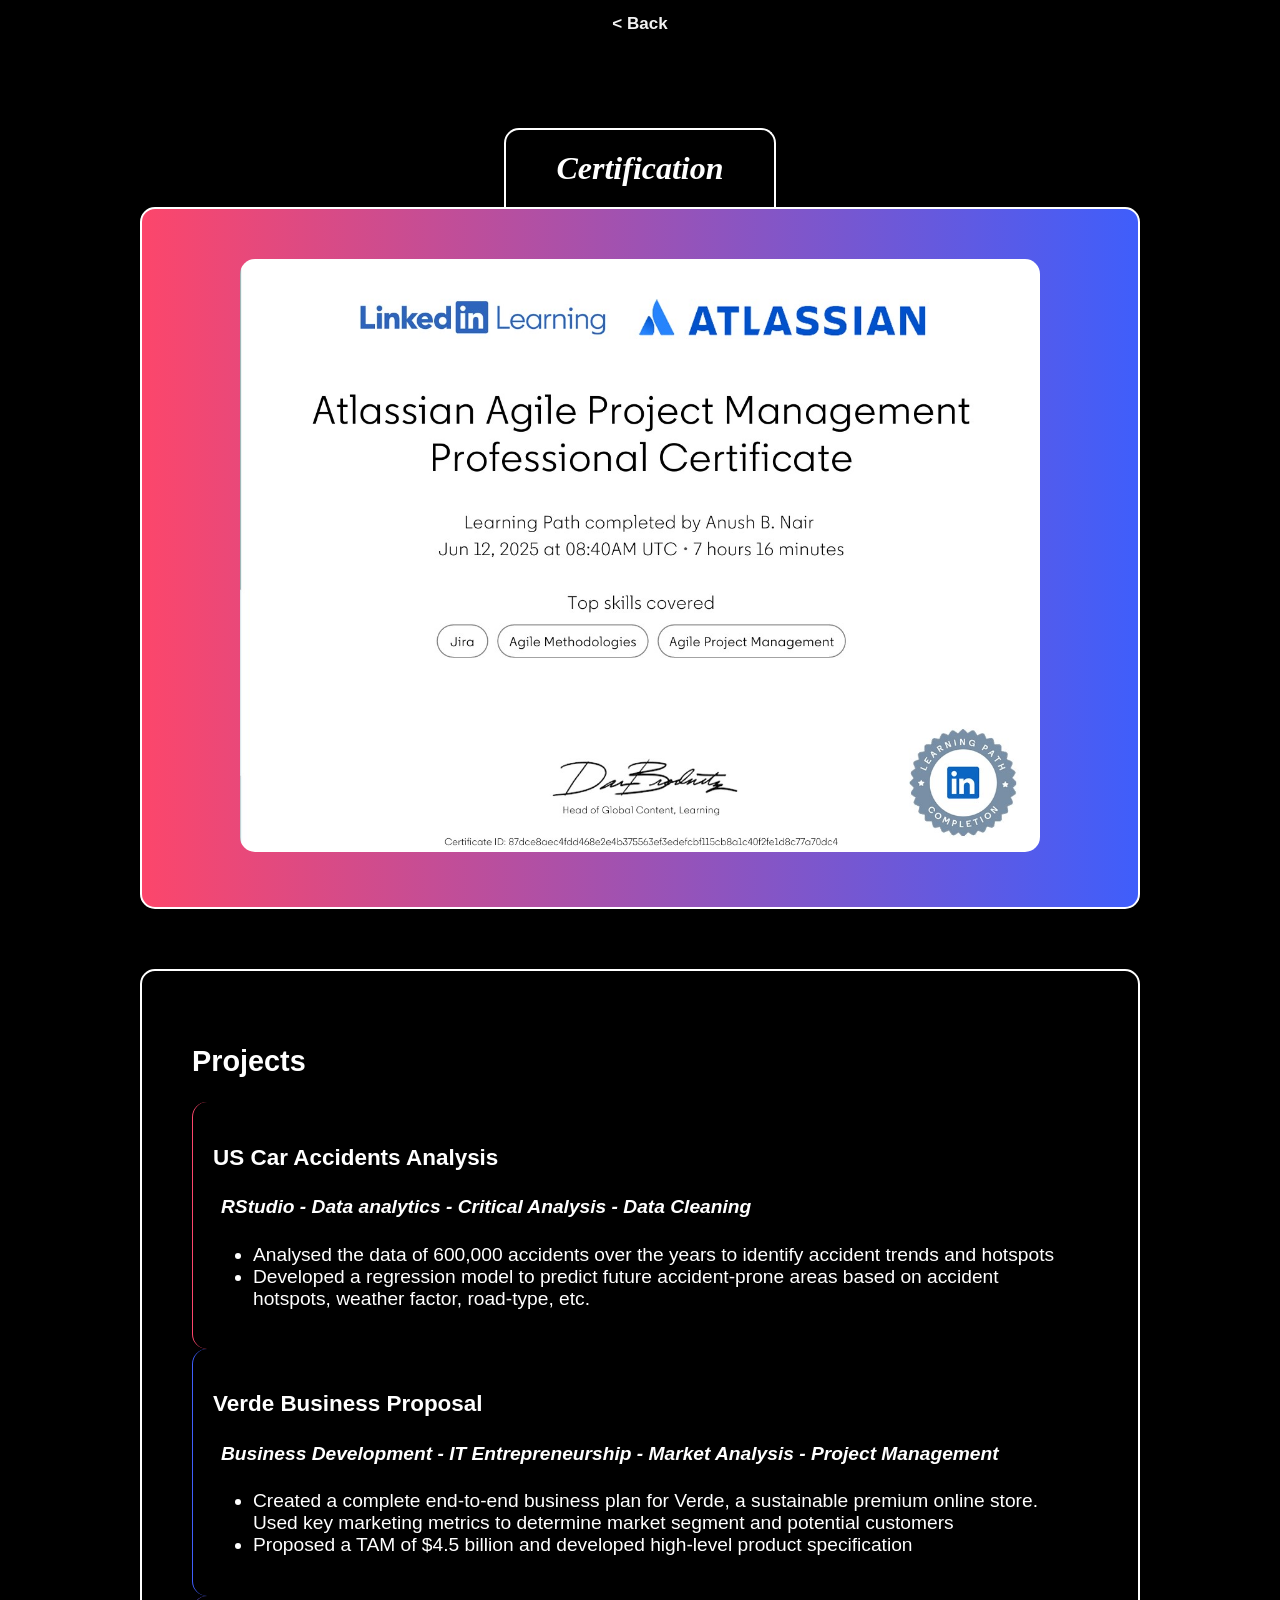
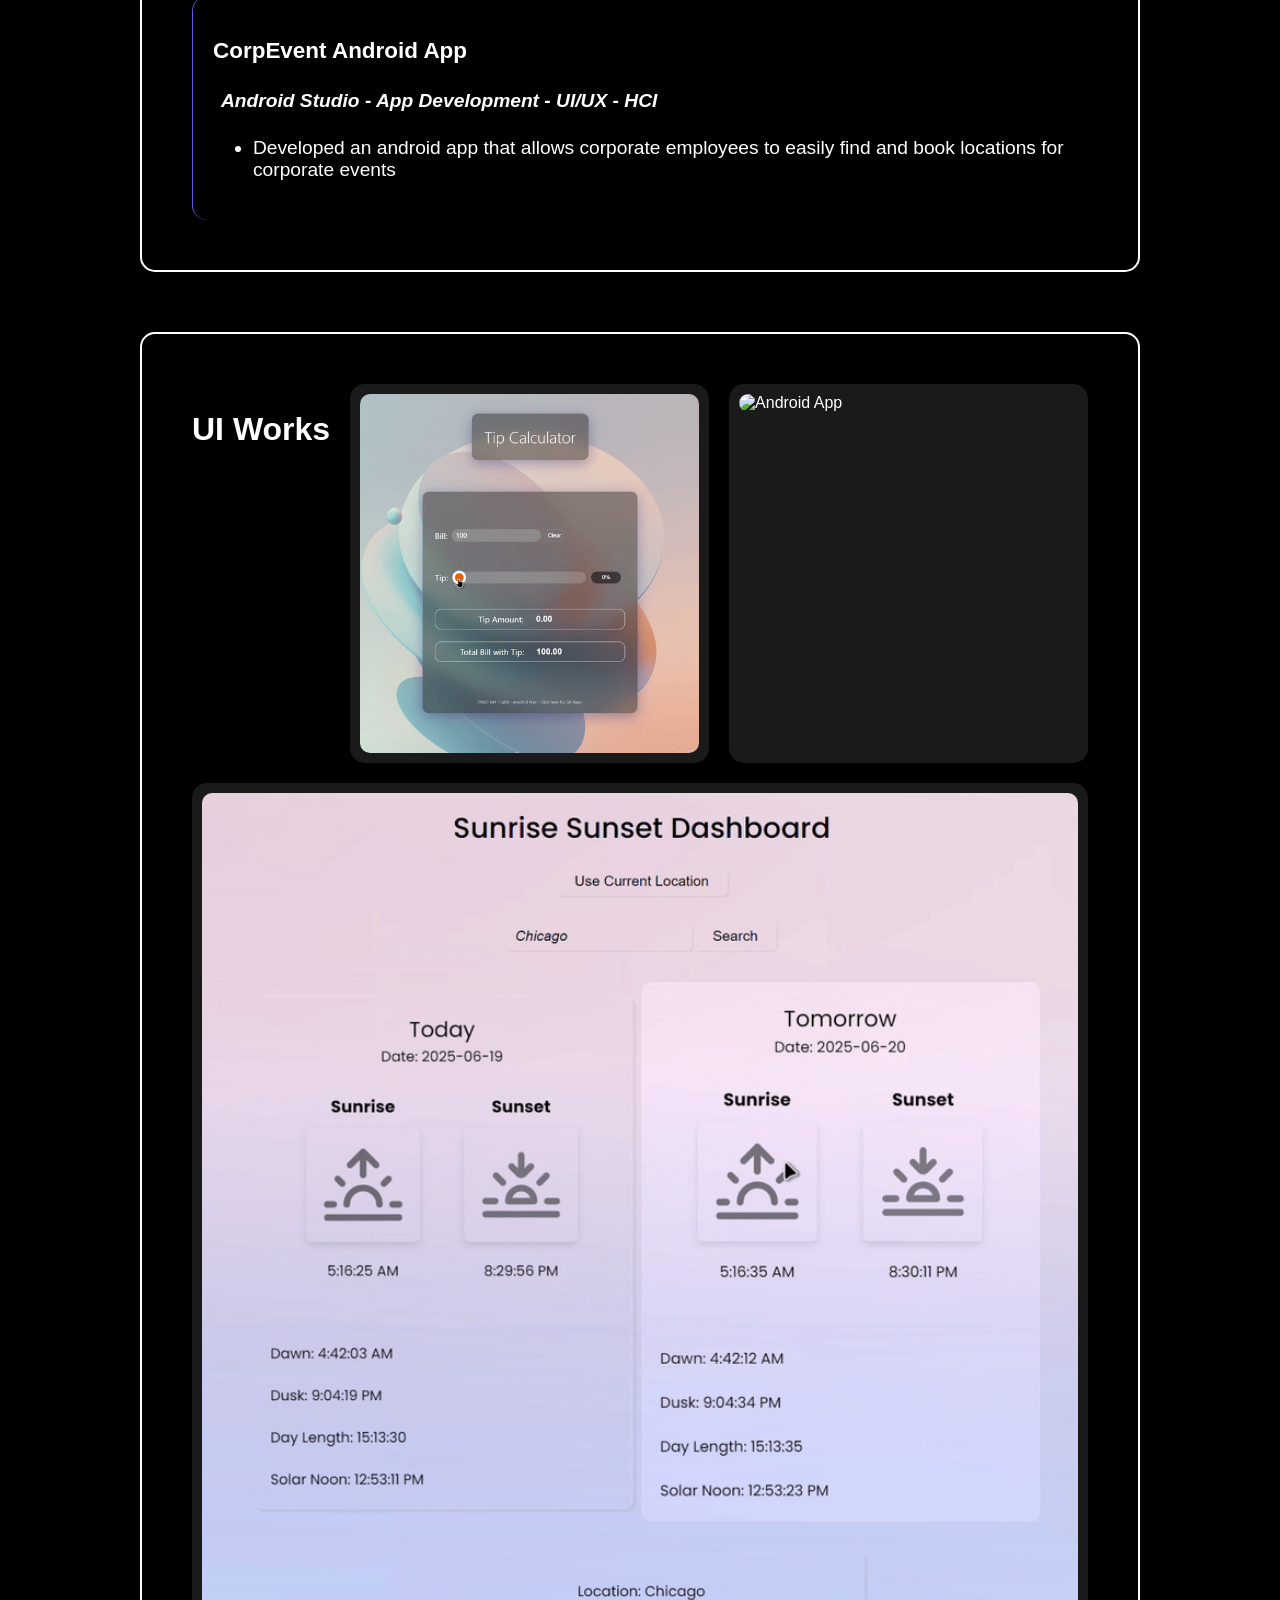
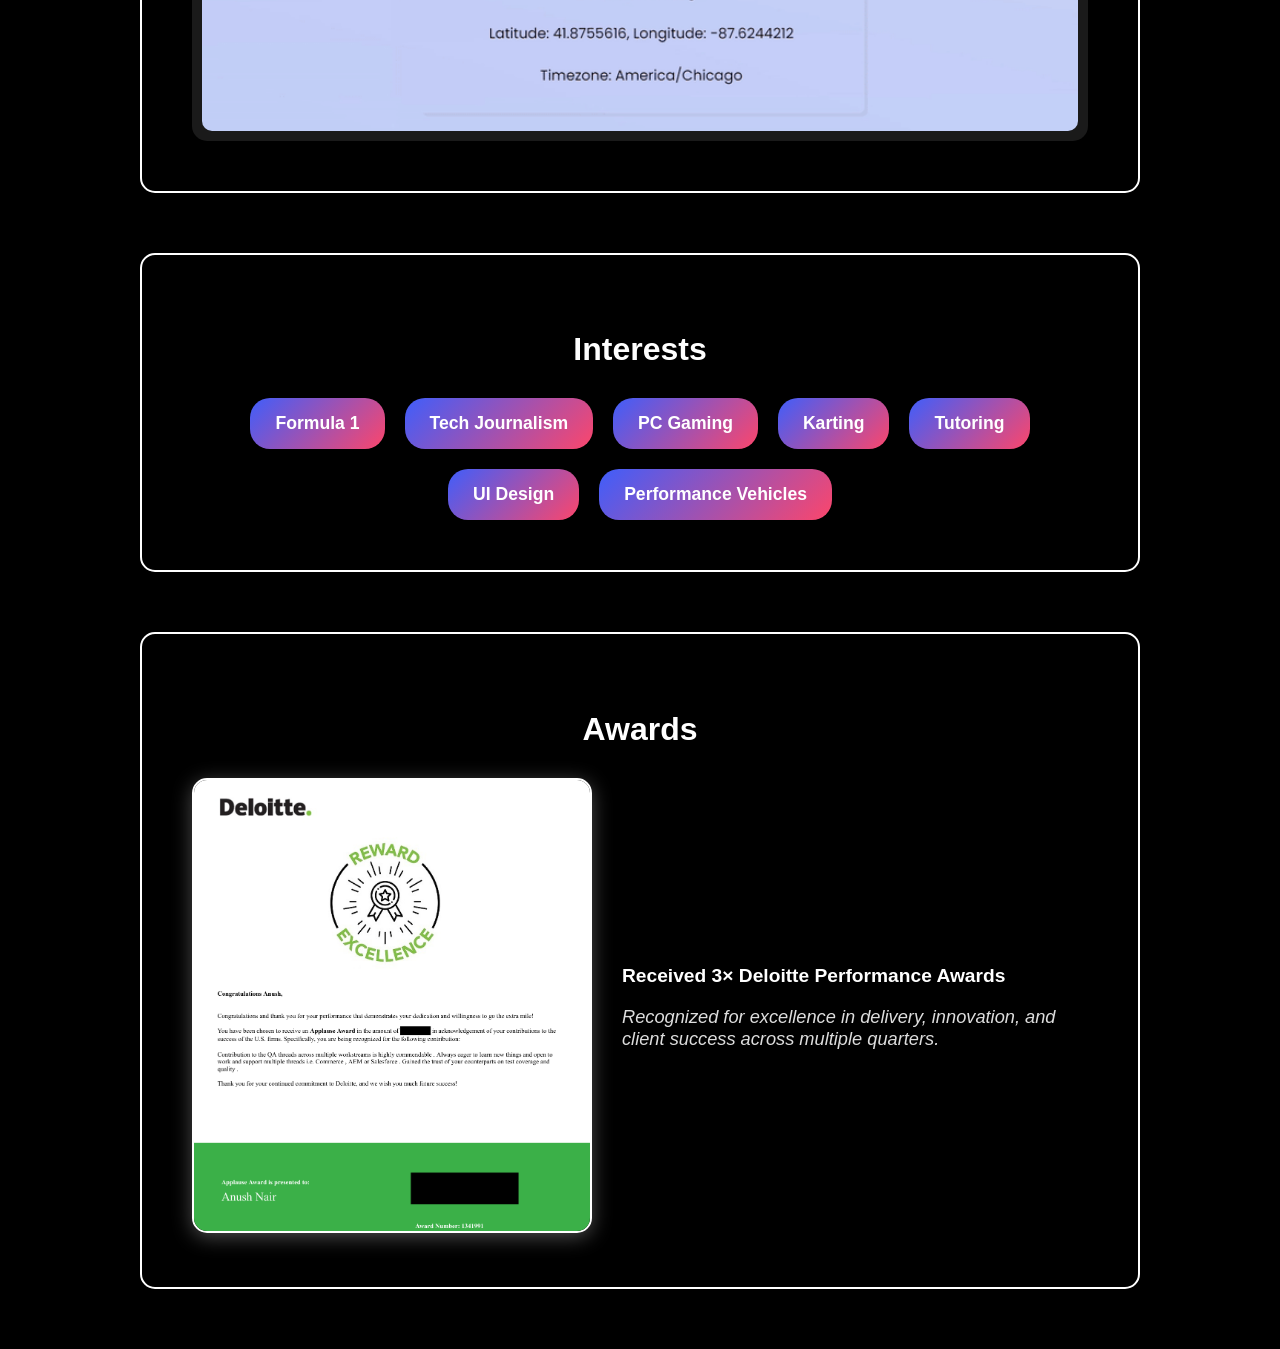
==== projects.html @ 517e3342 "Updated pages and UI" ====
<!DOCTYPE html>
<html lang="en">
<head>
    <meta charset="UTF-8">
    <meta name="viewport" content="width=device-width, initial-scale=1.0">
    <title>Projects, Certificates and Interests</title>
    <link href="style.css" rel="stylesheet">
</head>
<body>
    <div class="topnav">
        <a class="active" href="index.html">< Back</a>
    </div>
    <div class="content">    
        <h1 class="certheader">Certification</h1>
        <div class="certcontainer">
            <div class="certimage">
                <img class="certimg" src="Certification.jpg" alt="certification">
            </div>
        </div>
        <section class="prj">
            <div class="projectcontainer">
                <div class="projects">
                    <h2>Projects</h2>
                    <div class="prj1">
                        <h3>US Car Accidents Analysis</h3>
                        <h4 style="margin-left: 8px;"><em>RStudio - Data analytics - Critical Analysis - Data Cleaning</em></h4>
                        <ul>
                            <li>Analysed the data of 600,000 accidents over the years to identify accident trends and hotspots</li>
                            <li>Developed a regression model to predict future accident-prone areas based on accident hotspots, weather factor, road-type, etc.</li>
                        </ul>
                    </div>
                    <div class="prj2">
                        <h3>Verde Business Proposal</h3>
                        <h4 style="margin-left: 8px;"><em> Business Development - IT Entrepreneurship - Market Analysis - Project Management</em></h4>
                        <ul>
                            <li>Created a complete end-to-end business plan for Verde, a sustainable premium online store. Used key marketing metrics to determine market segment and potential customers</li>
                            <li>Proposed a TAM of $4.5 billion and developed high-level product specification</li>
                        </ul>
                    </div>
                    <div class="prj3">
                        <h3>CorpEvent Android App</h3>
                        <h4 style="margin-left: 8px;"><em>Android Studio - App Development - UI/UX - HCI</em></h4>
                        <ul>
                            <li>Developed an android app that allows corporate employees to easily find and book locations for corporate events</li>
                        </ul>
                    </div>
                </div>
            </div>
        </section>
        <section class="personalprj">
            <div class="uiwork">
                <h2 class="uiheader">UI Works</h2>
                <div class="gif1">
                    <img src="TipCalculator.gif" alt="Tip Calculator">
                </div>
                <div class="gif2">
                    <img src="AndroidApp.gif" alt="Android App">
                </div>
                <div class="gif3">
                    <img src="SunriseSunset.gif" alt="Sunrise Sunset Dashboard">
                </div>
            </div>
        </section>
        <section class="interests">
            <div class="interests-container">
                <h2 class="interests-header">Interests</h2>
                <div class="interest-list">
                    <div class="interest-card">Formula 1</div>
                    <div class="interest-card">Tech Journalism</div>
                    <div class="interest-card">PC Gaming</div>
                    <div class="interest-card">Karting</div>
                    <div class="interest-card">Tutoring</div>
                    <div class="interest-card">UI Design</div>
                    <div class="interest-card">Performance Vehicles</div>
                </div>
            </div>
        </section>
        <section class="awards">
            <div class="awards-container">
                <h2 class="awards-header">Awards</h2>
                <div class="award-content">
                    <div class="award-image">
                        <img src="Award.png" alt="Deloitte Award">
                    </div>
                    <div class="award-text">
                    <p><strong>Received 3× Deloitte Performance Awards</strong></p>
                    <p class="award-sub">Recognized for excellence in delivery, innovation, and client success across multiple quarters.</p>
                    </div>
                </div>
            </div>
        </section>
    </div>
</body>
</html>
---- style.css ----
/* common for all pages */

html {
    scroll-behavior: smooth;
  }
  * {box-sizing: border-box;}

body {
    margin: 0;
    font-family: Arial, Helvetica, sans-serif;
    background: black;
  }
  .content{
    animation: drop-in 1s ease 200ms backwards;
  }
   @keyframes drop-in {
    from {
     opacity: 0;
     transform: translateY(-100px);
    }
    to {
     opacity: 1;
     transform: translate(0px);
    }
   }




  .topnav {
    background-color: rgba(0, 0, 0, 0.268);
    width:100%;
    max-width: 1000px;
    display:flex;
    align-items: center;
    justify-content: center;
    margin: auto;
    border-bottom-left-radius: 8px;
    border-bottom-right-radius: 8px;
    position: sticky;
    top: 0;
    z-index: 100;
    -webkit-transition: all 0.3s ease-in-out;
            transition: all 0.3s ease-in-out;
    
  }
  
  .topnav a {
    float: left;
    color: #f2f2f2;
    text-align: center;
    padding: 14px 16px;
    text-decoration: none;
    font-size: 17px;
    font-weight: bold;
    text-shadow: rgb(0, 0, 0);
    width: 25%;
    -webkit-transition: all 0.3s ease-in-out;
            transition: all 0.3s ease-in-out;
  }
  
  .topnav a:hover {
    background-color: #ddd;
    color: black;
    border-bottom-left-radius: 8px;
    border-bottom-right-radius: 8px;
  }

 /* Home page styling  */

  img.image1 {
    width: 100%;
    height: auto;
    max-height: 450px;
    max-width: 370px;
    border-radius: 15px;
    align-items: center;
    float: left;
    -webkit-transition: all 0.3s ease-in-out;
            transition: all 0.3s ease-in-out;
  }

  .container {
    display: flex;
    align-items: center;
    justify-content: center;
    padding: 10px;
    color: white;
    width:100%;
    max-width: 1000px;
    margin: auto;
    margin-top: 80px;
    margin-bottom: 80px;
    -webkit-transition: all 0.3s ease-in-out;
            transition: all 0.3s ease-in-out;
    
  }

  .name {
  font-size: 400%;
  font-weight: bold;
  background: radial-gradient(circle, rgba(63, 94, 251, 1), rgba(252, 70, 107, 1));
  background-size: 200% 200%;
  background-position: center;
  -webkit-background-clip: text;
  background-clip: text;
  color: transparent;
  transition: background-position 0.8s ease-in-out, background 0.8s ease-in-out;
}

.name:hover {
  background: radial-gradient(circle,rgba(252, 70, 107, 1) 0%, rgba(63, 94, 251, 1) 100%);
  background-size: 200% 200%;
  -webkit-background-clip: text;
  background-clip: text;
  color: transparent;
  background-position: right;
  transition: background-position 0.8s ease-in-out, background 0.8s ease-in-out;
}

  .myintroduction{
    font-size: larger;
    font-weight: 400;
    padding-left: 80px;
    padding-right: 20px;
    float: left;
  }

  /* education section */

    .edback{
    padding: 3fr;
    padding-top: 160px;
    padding-bottom: 160px;
    width: 100%;
    max-width: 1691px;
    margin: auto;
  }


  .edubackcontainer{  
    display: flex;
    align-items: start;
    justify-content: start;
    background-color: black;
    color:white;
    border-radius: 15px;
    border: 1px solid white;
    border-width: 2px;
    padding: 50px;
    width:100%;
    max-width: 1000px;
    margin: auto;
    font-size: larger;
    -webkit-transition: all 0.3s ease-in-out;
            transition: all 0.3s ease-in-out;
  }

  .edubackcontainer:hover{
    border-radius: 30px;
    -webkit-transition: all 0.3s ease-in-out;
            transition: all 0.3s ease-in-out;
  }

  .iitc{
    color:white;
    padding: 20px;
    border-radius: 15px;
    -webkit-transition: all 0.3s ease-in-out;
            transition: all 0.3s ease-in-out;
  }

  .iitc:hover{
    background-color: rgba(252, 70, 107, 100);
  }

  .srmi{
    color:white;
    padding: 20px;
    border-radius: 15px;
    -webkit-transition: all 0.3s ease-in-out;
            transition: all 0.3s ease-in-out;
  }

  .srmi:hover{
    background-color: rgba(63, 94, 251, 1);
  }

  /* Work section */
  .workex{
    padding: 3fr;
    padding-top: 60px;
    padding-bottom: 60px;
    width: 100%;
    max-width: 1691px;
    margin: auto;
  }

  .workexcontainer{  
    display: flex;
    align-items: start;
    justify-content: start;
    background-color: black;
    color:white;
    border: 2px solid white;
    border-radius: 15px;
    padding: 50px;
    width:100%;
    max-width: 1000px;
    margin: auto;
    font-size: larger;
    -webkit-transition: all 0.3s ease-in-out;
            transition: all 0.3s ease-in-out;
  }

  .workexcontainer:hover{
    border-radius: 30px;
  }

  .we1{
    color:white;
    padding: 20px;
    border-radius: 15px;
    border-left: solid 1px rgba(99, 89, 223, 100);
    border-bottom: solid 1px rgba(99, 89, 223, 100);
    -webkit-transition: all 0.3s ease-in-out;
            transition: all 0.3s ease-in-out;
  }

  .we1:hover{
    background-color: rgba(99, 89, 223, 100);
  }

  .we2{
    color:white;
    padding: 20px;
    border-radius: 15px;
    border-left: solid 1px rgba(148, 83, 186, 100);
    border-bottom: solid 1px rgba(148, 83, 186, 100);
    -webkit-transition: all 0.3s ease-in-out;
            transition: all 0.3s ease-in-out;
  }

  .we2:hover{
    background-color: rgba(148, 83, 186, 100);
  }

  .we3{
    color:white;
    padding: 20px;
    border-radius: 15px;
    border-left: solid 1px rgba(224, 74, 128, 100);
    border-bottom: solid 1px rgba(224, 74, 128, 100);
    -webkit-transition: all 0.3s ease-in-out;
            transition: all 0.3s ease-in-out;
  }

  .we3:hover{
    background-color: rgba(224, 74, 128, 100);

  }


  /*Skills */

  .skillheader {
  color: white;
  font-size: x-large;
  text-align: center;
  display: block;
  margin-bottom: 30px;
}

.skills {
  display: flex;
  flex-direction: column;
  align-items: center;
  color: white;
  background: radial-gradient(circle, rgba(63, 94, 251, 1) 0%, rgba(252, 70, 107, 1) 100%);
  padding: 2%;
  width: 100%;
  max-width: 1000px;
  margin: auto;
  border-radius: 15px;
  font-size: large;
  transition: all 0.3s ease-in-out;
}

.skill-sections {
  display: flex;
  justify-content: space-between;
  gap: 30px;
  width: 100%;
  flex-wrap: wrap;
}

.core,
.technologies {
  flex: 1;
  min-width: 300px;
}

.core {
  padding-right: 20px;
  border-right: 2px solid white;
}

.technologies {
  padding-left: 20px;
}

.morecontainer {
  display: flex;
  justify-content: center;
  margin-bottom: 60px;
}

.more {
  text-decoration: none;
  color: white;
  font-weight: bold;
  font-size: xx-large;
  border: 2px solid white;
  padding: 10px 20px;
  margin-top: 60px;
  border-radius: 15px;
  transition: 0.3s ease-in-out;
}

.more:hover {
  background-color: white;
  color: #3f5efb;
}

  .skills:hover{
    border-radius: 30px;
    -webkit-transform: scale(0.99, 0.99);
            transform: scale(0.99, 0.99);
  }

  /* common to all pages */

  .contact {
    overflow: hidden;
    display: flex;
    justify-content: center;
    align-items: center;
    width: 100%;
    max-width: 1000px;
    background: radial-gradient(circle,rgba(252, 70, 107, 1) 0%, rgba(63, 94, 251, 1) 100%);
    border:1px solid lightgray;
    border-radius: 30px;
    margin: auto;
    margin-top: 100px;
    margin-bottom: 70px;
  }
  
  .contact a {
    float: left;
    color: white;
    text-align: center;
    padding: 14px 16px;
    text-decoration: none;
    font-size: 17px;
  }


  .inactiveLink {
    pointer-events: none;
    cursor: default;
    color: white;
  }





/* My Story page styles */






  .certcontainer{
  align-items: center;
  justify-content: center;
  display: grid;
  display: grid;
  grid-auto-rows: minmax(50px, auto);
  gap: 40px;
  color: white;
  border: 2px solid white;
  border-radius: 15px;
  padding: 50px;
  max-width: 1000px;
  margin: auto;
  margin-bottom: 60px;
  margin-top: 0px;
  font-size: larger;
  background: rgb(252,70,107);
  background: linear-gradient(90deg, rgba(252,70,107,1) 0%, rgba(63,94,251,1) 50%, rgba(63,94,251,1) 100%);
  transition: background-position 0.8s ease-in-out, background 0.8s ease-in-out;
  background-size: 200% 200%;
  -webkit-transition: all 0.3s ease-in-out;
            transition: all 0.3s ease-in-out;
  }


.certcontainer:hover {
  background: radial-gradient(circle,rgba(252, 70, 107, 1) 0%, rgba(63, 94, 251, 1) 100%);
  background-size: 200% 200%;
  background-position: right;
  border-radius: 30px;
  transition: background-position 0.8s ease-in-out, background 0.8s ease-in-out;
  -webkit-transition: all 0.3s ease-in-out;
            transition: all 0.3s ease-in-out;
}

  .certimage{
  grid-row: span 2;
  }

  .certimg{
    width: 100%;
    height: auto;
    max-width: 800px;
    border-radius: 15px;
    
  }

  .certheader{
  font-family: 'Times New Roman', Times, serif;
  font-size: 200%;
  font-style: italic;
  width: fit-content;
  margin: auto;
  max-width: 1000px;
  padding: 50px;
  margin-top: 80px;
  padding-bottom: 20px;
  padding-top: 20px;
  margin-bottom: 0px;
  color: white;
  background-color: black;
  border: 2px solid white;
  border-bottom: 0px;
  border-top-left-radius: 15px;
  border-top-right-radius: 15px;
  }

  .projectcontainer{  
    display: flex;
    align-items: start;
    justify-content: start;
    background-color: black;
    color:white;
    border-radius: 15px;
    border: 1px solid white;
    border-width: 2px;
    padding: 50px;
    width:100%;
    max-width: 1000px;
    margin: auto;
    font-size: larger;
    -webkit-transition: all 0.3s ease-in-out;
            transition: all 0.3s ease-in-out;
  }

  .projectcontainer:hover{
    border-radius: 30px;
    -webkit-transition: all 0.3s ease-in-out;
            transition: all 0.3s ease-in-out;
  }

  .prj1{
    color:white;
    padding: 20px;
    border-radius: 15px;
    border-left: solid 1px rgba(252, 70, 107, 100);
    -webkit-transition: all 0.3s ease-in-out;
            transition: all 0.3s ease-in-out;
  }

  .prj1:hover{
    background-color: rgba(252, 70, 107, 100);
  }

  .prj2{
    color:white;
    padding: 20px;
    border-radius: 15px;
    border-left: solid 1px rgba(63, 94, 251, 1);
    -webkit-transition: all 0.3s ease-in-out;
            transition: all 0.3s ease-in-out;
  }

  .prj2:hover{
    background-color: rgba(63, 94, 251, 1);
  }

  .prj3{
    color:white;
    padding: 20px;
    border-radius: 15px;
    border-left: solid 1px rgba(99, 89, 223, 100);
    -webkit-transition: all 0.3s ease-in-out;
            transition: all 0.3s ease-in-out;
  }

  .prj3:hover{
    background-color: rgba(99, 89, 223, 100);
  }


  .personalprj {
  width: 100%;
  max-width: 1000px;
  margin: auto;
  margin-top: 60px;
  background-color: black;
  color: white;
  border-radius: 15px;
  border: 2px solid white;
  padding: 50px;
  transition: all 0.3s ease-in-out;
}

.personalprj:hover {
  border-radius: 30px;
}

.uiheader {
  text-align: center;
  font-size: 2em;
  margin-bottom: 30px;
}

.uiwork {
  display: flex;
  flex-wrap: wrap;
  justify-content: space-between;
  gap: 20px;
}

.gif1, .gif2, .gif3 {
  flex: 1 1 30%;
  min-width: 250px;
  border-radius: 15px;
  overflow: hidden;
  transition: all 0.3s ease-in-out;
  background-color: #1a1a1a;
  padding: 10px;
}

.gif1:hover{
  background-color: rgba(99, 89, 223, 100);
}
.gif2:hover{
  background-color: rgba(63, 94, 251, 1);
}
.gif3:hover {
  background-color: rgba(252, 70, 107, 100);
}

.gif1 img,
.gif2 img,
.gif3 img {
  width: 100%;
  height: auto;
  border-radius: 10px;
  display: block;
}

.interests {
  width: 100%;
  max-width: 1000px;
  margin: 60px auto;
  background-color: black;
  color: white;
  border-radius: 15px;
  border: 2px solid white;
  padding: 50px;
  transition: all 0.3s ease-in-out;
}

.interests:hover {
  border-radius: 30px;
}

.interests-header {
  text-align: center;
  font-size: 2em;
  margin-bottom: 30px;
}

.interest-list {
  display: flex;
  flex-wrap: wrap;
  gap: 20px;
  justify-content: center;
}

.interest-card {
  background: linear-gradient(135deg, #3F5EFB, #FC466B);
  padding: 15px 25px;
  border-radius: 20px;
  font-size: 1.1em;
  font-weight: bold;
  white-space: nowrap;
  color: white;
  transition: transform 0.3s ease, background 0.4s ease;
  box-shadow: 0 4px 12px rgba(0, 0, 0, 0.4);
  cursor: default;
}

.interest-card:hover {
  transform: scale(1.1) rotate(-1deg);
  background: linear-gradient(135deg, #FC466B, #3F5EFB);
}

.awards {
  width: 100%;
  max-width: 1000px;
  margin: 60px auto;
  background-color: black;
  color: white;
  border-radius: 15px;
  border: 2px solid white;
  padding: 50px;
  transition: all 0.3s ease-in-out;
}

.awards:hover {
  border-radius: 30px;
}

.awards-header {
  text-align: center;
  font-size: 2em;
  margin-bottom: 30px;
}

.award-content {
  display: flex;
  flex-direction: row;
  align-items: center;
  justify-content: space-between;
  flex-wrap: wrap;
  gap: 30px;
}

.award-image img {
  width: 100%;
  max-width: 400px;
  height: auto;
  border-radius: 15px;
  border: 2px solid white;
  box-shadow: 0 4px 20px rgba(255, 255, 255, 0.3);
  transition: transform 0.4s ease-in-out;
}

.award-image img:hover {
  transform: scale(1.03);
}

.award-text {
  flex: 1;
  min-width: 250px;
  font-size: 1.2em;
  text-align: left;
}

.award-sub {
  font-size: 0.95em;
  font-style: italic;
  color: #ddd;
  margin-top: 10px;
}

/* Make image and text stack vertically on smaller screens */
@media (max-width: 768px) {
  .award-content {
    flex-direction: column;
    align-items: center;
    text-align: center;
  }

  .award-text {
    text-align: center;
  }
}
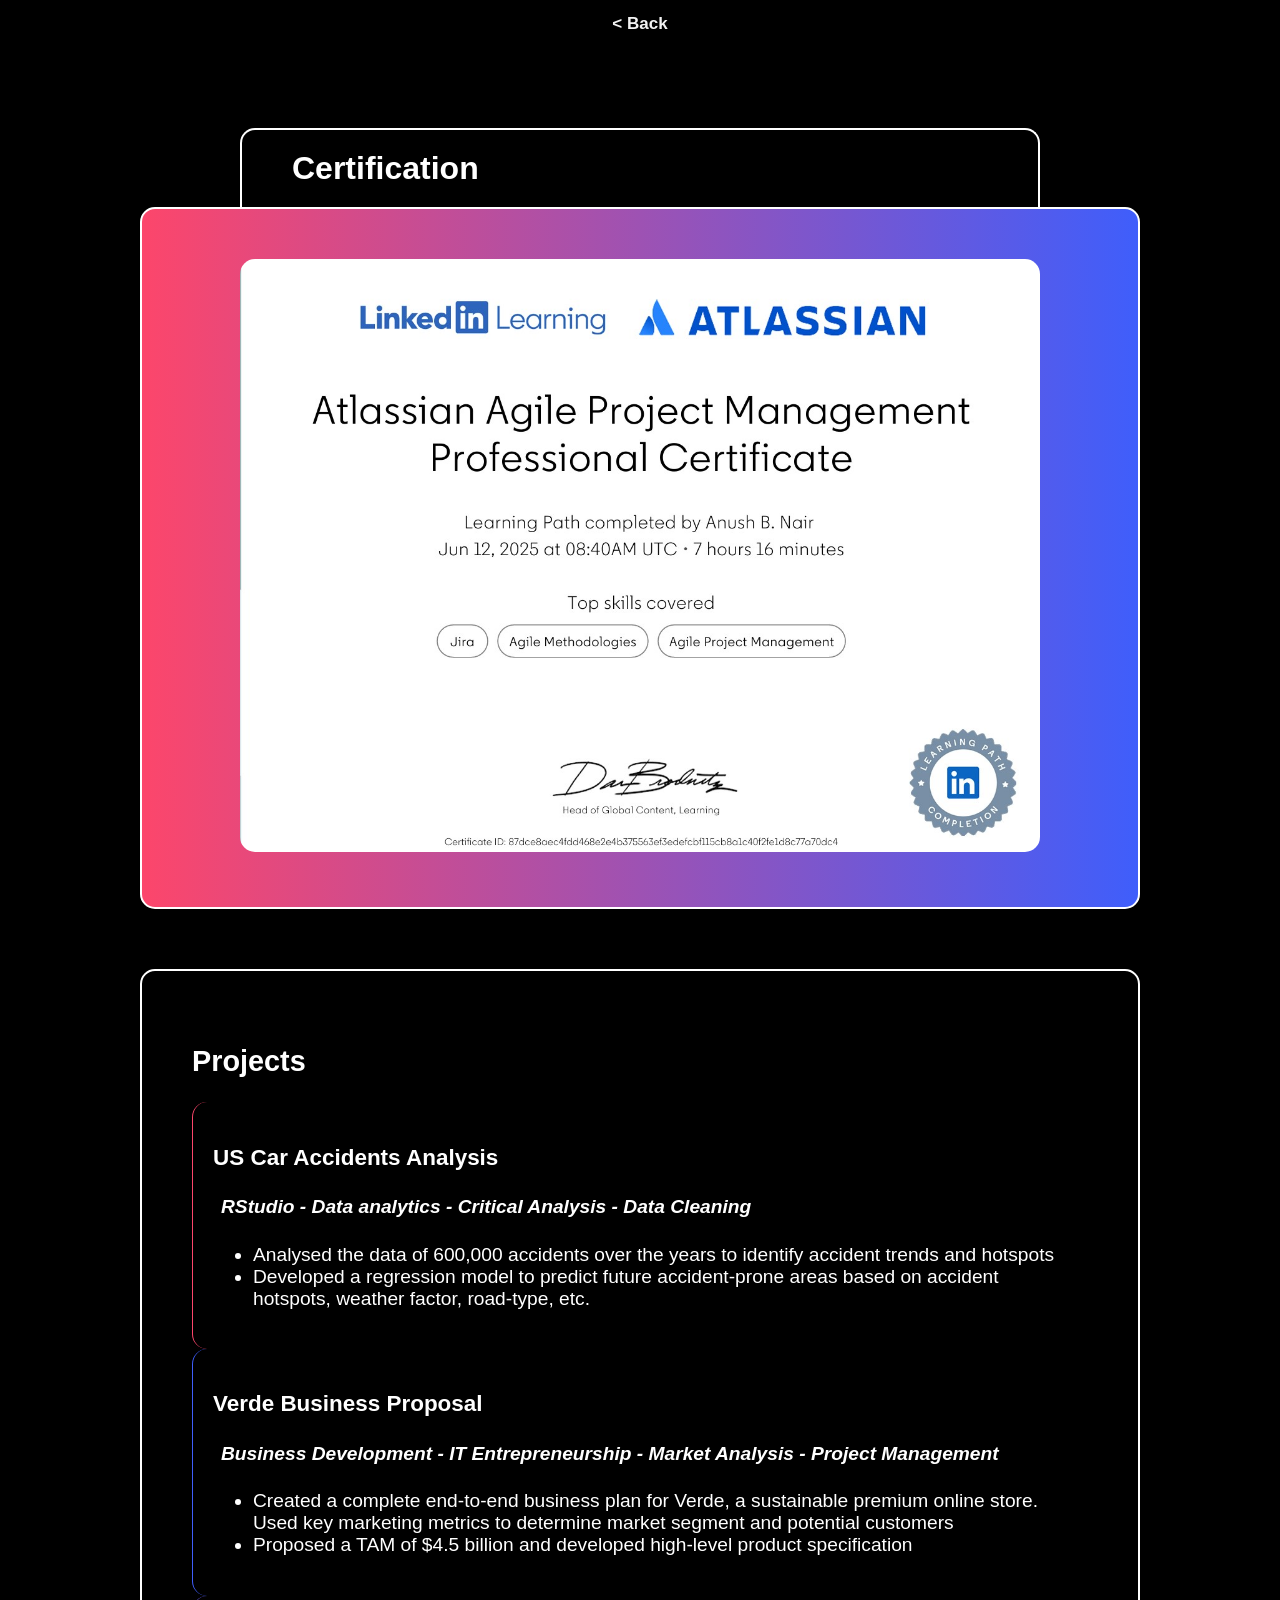
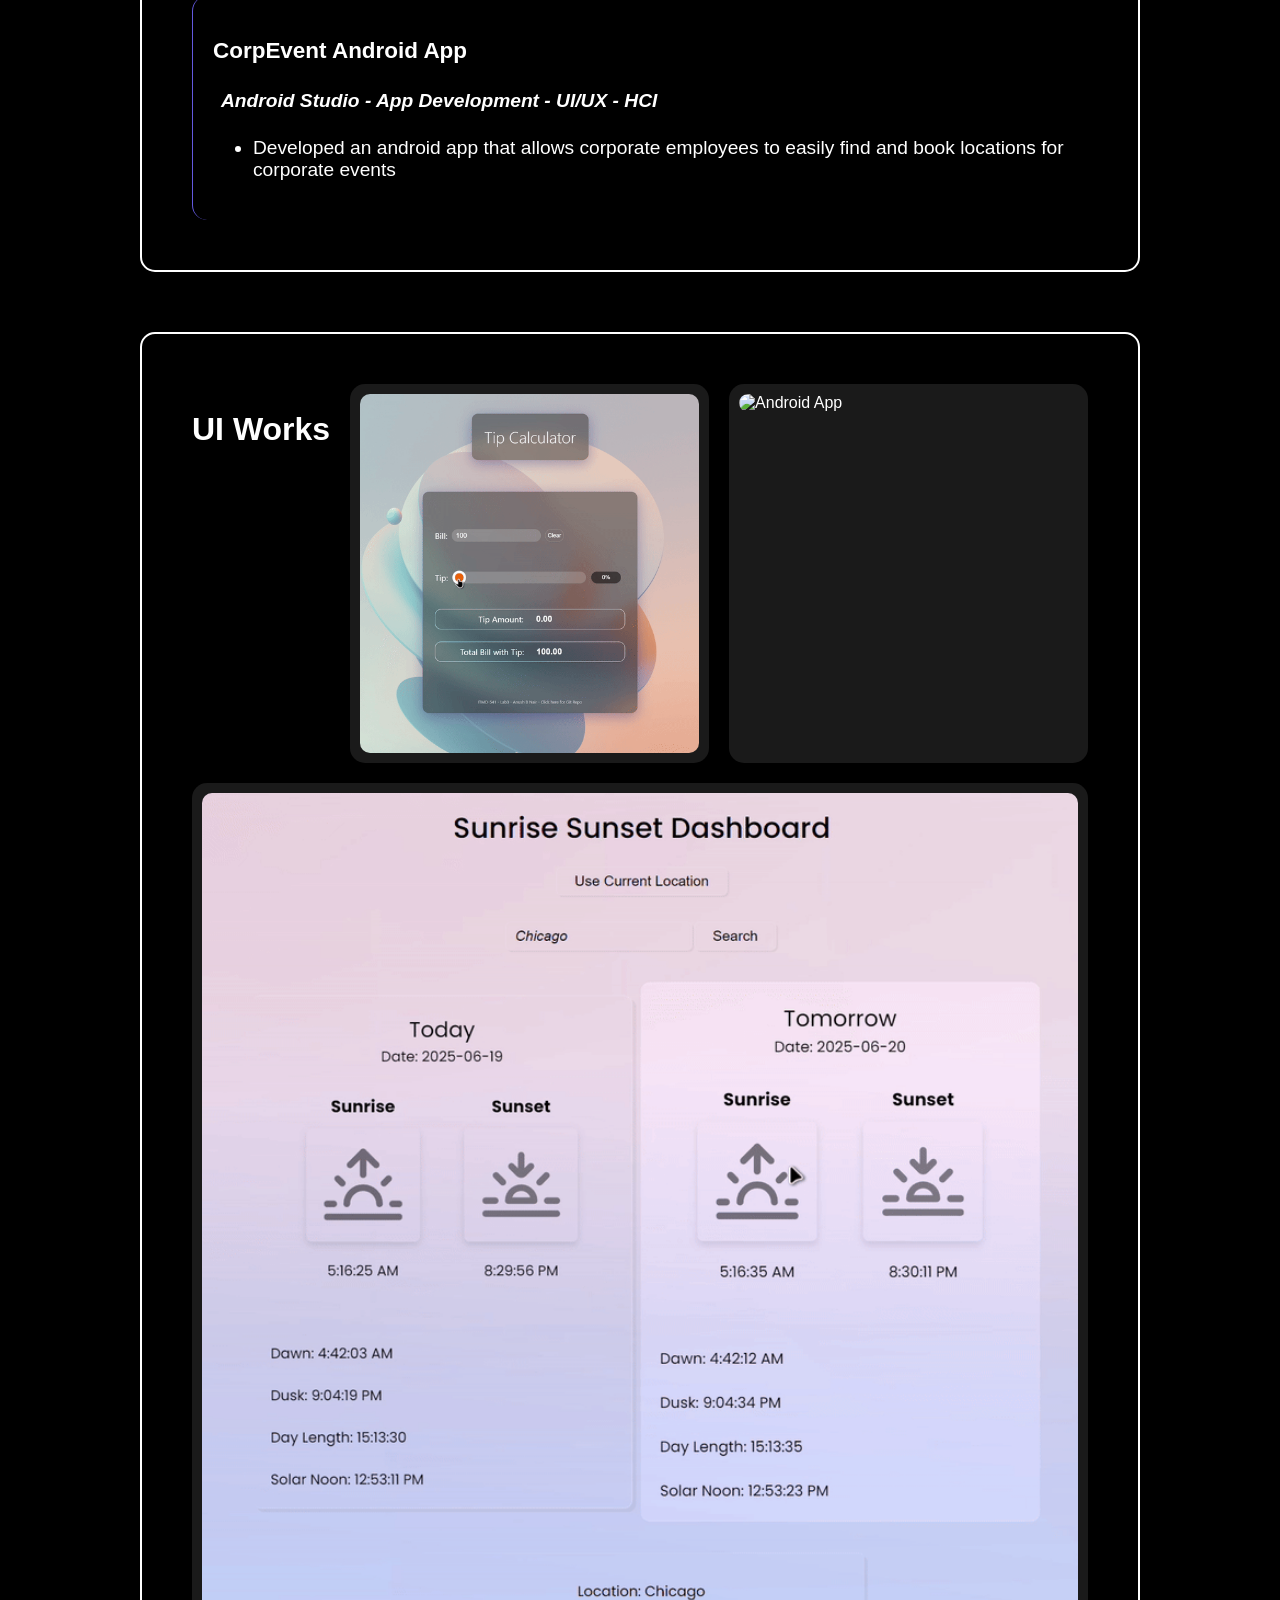
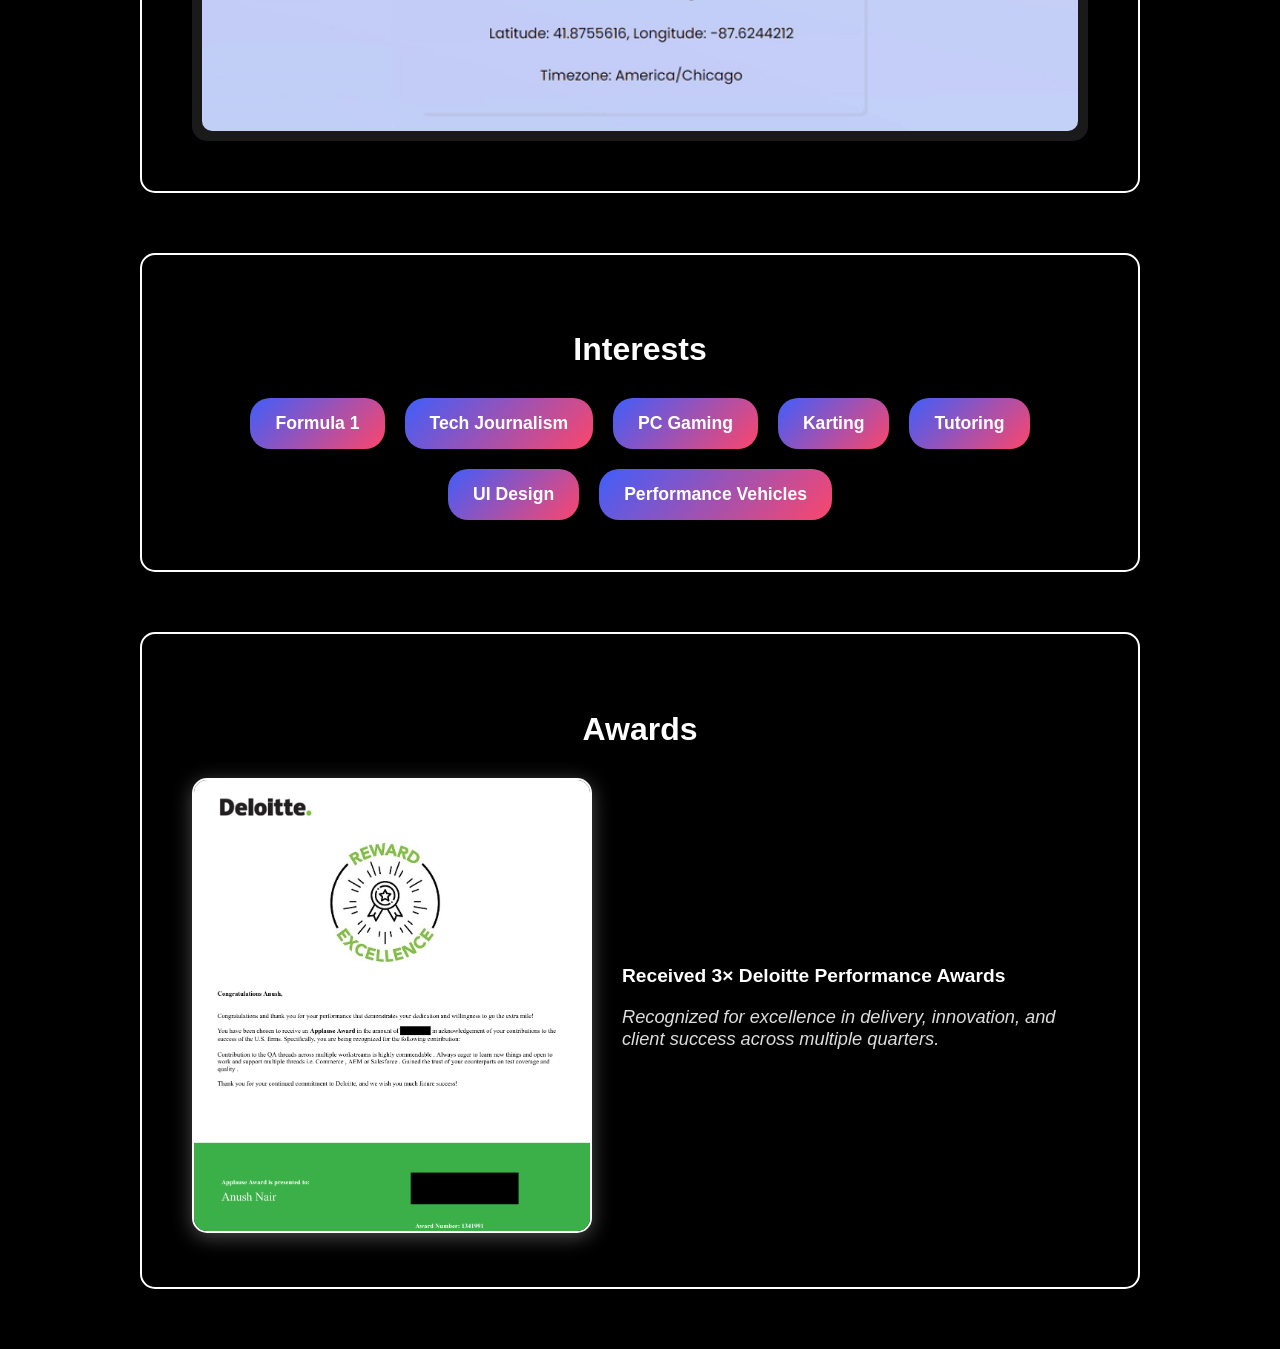
==== commit 24a473d3: "Performance improvement with image preloading" ====
--- a/projects.html
+++ b/projects.html
@@ -51,13 +51,13 @@
             <div class="uiwork">
                 <h2 class="uiheader">UI Works</h2>
                 <div class="gif1">
-                    <img src="TipCalculator.gif" alt="Tip Calculator">
+                    <img src="TipCalculator.gif" alt="Tip Calculator" loading="lazy">
                 </div>
                 <div class="gif2">
-                    <img src="AndroidApp.gif" alt="Android App">
+                    <img src="AndroidApp.gif" alt="Android App" loading="lazy">
                 </div>
                 <div class="gif3">
-                    <img src="SunriseSunset.gif" alt="Sunrise Sunset Dashboard">
+                    <img src="SunriseSunset.gif" alt="Sunrise Sunset Dashboard" loading="lazy">
                 </div>
             </div>
         </section>
--- a/style.css
+++ b/style.css
@@ -1,375 +1,322 @@
 /* common for all pages */
 
 html {
-    scroll-behavior: smooth;
-  }
-  * {box-sizing: border-box;}
-
-body {
-    margin: 0;
-    font-family: Arial, Helvetica, sans-serif;
-    background: black;
-  }
-  .content{
-    animation: drop-in 1s ease 200ms backwards;
-  }
-   @keyframes drop-in {
-    from {
-     opacity: 0;
-     transform: translateY(-100px);
-    }
-    to {
-     opacity: 1;
-     transform: translate(0px);
-    }
-   }
-
-
-
-
-  .topnav {
-    background-color: rgba(0, 0, 0, 0.268);
-    width:100%;
-    max-width: 1000px;
-    display:flex;
-    align-items: center;
-    justify-content: center;
-    margin: auto;
-    border-bottom-left-radius: 8px;
-    border-bottom-right-radius: 8px;
-    position: sticky;
-    top: 0;
-    z-index: 100;
-    -webkit-transition: all 0.3s ease-in-out;
-            transition: all 0.3s ease-in-out;
+      scroll-behavior: smooth;
+    }
+    * {
+      box-sizing: border-box;
+    }
+
+    body {
+      margin: 0;
+      font-family: Arial, Helvetica, sans-serif;
+      background: black;
+    }
+
+    .content {
+      animation: drop-in 1s ease 200ms backwards;
+    }
+
+    @keyframes drop-in {
+      from {
+        opacity: 0;
+        transform: translateY(-100px);
+      }
+      to {
+        opacity: 1;
+        transform: translate(0px);
+      }
+    }
+
+    .topnav {
+      background-color: rgba(0, 0, 0, 0.268);
+      width: 100%;
+      max-width: 1000px;
+      display: flex;
+      align-items: center;
+      justify-content: center;
+      margin: auto;
+      border-bottom-left-radius: 8px;
+      border-bottom-right-radius: 8px;
+      position: sticky;
+      top: 0;
+      z-index: 100;
+      transition: all 0.3s ease-in-out;
+      flex-wrap: wrap;
+    }
+
+    .topnav a {
+      color: #f2f2f2;
+      text-align: center;
+      padding: 14px 16px;
+      text-decoration: none;
+      font-size: 17px;
+      font-weight: bold;
+      text-shadow: rgb(0, 0, 0);
+      transition: all 0.3s ease-in-out;
+      flex: 1 1 33%;
+    }
+
+    .topnav a:hover {
+      background-color: #ddd;
+      color: black;
+      border-bottom-left-radius: 8px;
+      border-bottom-right-radius: 8px;
+    }
+
+    img.image1 {
+      width: 100%;
+      height: auto;
+      max-height: 450px;
+      max-width: 310px;
+      border-radius: 15px;
+      transition: all 0.3s ease-in-out;
+    }
+
+    @media (min-width: 769px) {
+  img.image1 {
+    margin-right: 40px; /* Adjust as needed */
+  }
+
+  .myintroduction {
+    padding-left: 0;
+  }
+}
+
+    .container {
+      display: flex;
+      flex-direction: row;
+      flex-wrap: wrap;
+      align-items: center;
+      justify-content: center;
+      padding: 10px;
+      color: white;
+      width: 100%;
+      max-width: 1000px;
+      margin: auto;
+      margin-top: 80px;
+      margin-bottom: 80px;
+      transition: all 0.3s ease-in-out;
+    }
+
+    .name {
+      font-size: 400%;
+      font-weight: bold;
+      background: radial-gradient(circle, rgba(63, 94, 251, 1), rgba(252, 70, 107, 1));
+      background-size: 200% 200%;
+      background-position: center;
+      -webkit-background-clip: text;
+      background-clip: text;
+      color: transparent;
+      transition: background-position 0.8s ease-in-out, background 0.8s ease-in-out;
+    }
+
+    .name:hover {
+      background: radial-gradient(circle, rgba(252, 70, 107, 1) 0%, rgba(63, 94, 251, 1) 100%);
+      background-size: 200% 200%;
+      -webkit-background-clip: text;
+      background-clip: text;
+      color: transparent;
+      background-position: right;
+    }
+
+    .myintroduction {
+      font-size: larger;
+      font-weight: 400;
+      padding: 20px;
+      max-width: 600px;
+    }
+
+    .edback, .workex {
+      padding: 60px 20px;
+      width: 100%;
+      margin: auto;
+    }
+
+    .edubackcontainer, .workexcontainer {
+      display: flex;
+      flex-direction: column;
+      background-color: black;
+      color: white;
+      border-radius: 15px;
+      border: 2px solid white;
+      padding: 30px;
+      width: 100%;
+      max-width: 1000px;
+      margin: auto;
+      font-size: larger;
+      transition: all 0.3s ease-in-out;
+    }
+
+    .edubackcontainer{
+      margin-top: 60px;
+    }
+
+    .workex{
+      padding-top: 0px;
+    }
+
+    .edubackcontainer:hover, .workexcontainer:hover {
+      border-radius: 30px;
+    }
+
+    .iitc, .srmi, .we1, .we2, .we3 {
+      color: white;
+      padding: 20px;
+      border-radius: 15px;
+      transition: all 0.3s ease-in-out;
+    }
+
+    .iitc {
+      background-color: rgba(252, 70, 107, 1);
+    }
+
+    .srmi {
+      background-color: rgba(63, 94, 251, 1);
+    }
+
+    .we1:hover {
+      background-color: rgba(99, 89, 223, 1);
+    }
+
+    .we2:hover {
+      background-color: rgba(148, 83, 186, 1);
+    }
+
+    .we3:hover {
+      background-color: rgba(224, 74, 128, 1);
+    }
+
+    .we1{
+      border-left: solid 1px rgba(99, 89, 223, 1);
+      border-bottom: solid 1px rgba(99, 89, 223, 1);
+    }
     
-  }
-  
-  .topnav a {
-    float: left;
-    color: #f2f2f2;
-    text-align: center;
-    padding: 14px 16px;
-    text-decoration: none;
-    font-size: 17px;
-    font-weight: bold;
-    text-shadow: rgb(0, 0, 0);
-    width: 25%;
-    -webkit-transition: all 0.3s ease-in-out;
-            transition: all 0.3s ease-in-out;
-  }
-  
-  .topnav a:hover {
-    background-color: #ddd;
-    color: black;
-    border-bottom-left-radius: 8px;
-    border-bottom-right-radius: 8px;
-  }
-
- /* Home page styling  */
-
-  img.image1 {
-    width: 100%;
-    height: auto;
-    max-height: 450px;
-    max-width: 370px;
-    border-radius: 15px;
-    align-items: center;
-    float: left;
-    -webkit-transition: all 0.3s ease-in-out;
-            transition: all 0.3s ease-in-out;
-  }
-
-  .container {
-    display: flex;
-    align-items: center;
-    justify-content: center;
-    padding: 10px;
-    color: white;
-    width:100%;
-    max-width: 1000px;
-    margin: auto;
-    margin-top: 80px;
-    margin-bottom: 80px;
-    -webkit-transition: all 0.3s ease-in-out;
-            transition: all 0.3s ease-in-out;
+    .we2{
+      border-left: solid 1px rgba(148, 83, 186, 1);
+      border-bottom: solid 1px rgba(148, 83, 186, 1);
+    }
     
-  }
-
-  .name {
-  font-size: 400%;
-  font-weight: bold;
-  background: radial-gradient(circle, rgba(63, 94, 251, 1), rgba(252, 70, 107, 1));
-  background-size: 200% 200%;
-  background-position: center;
-  -webkit-background-clip: text;
-  background-clip: text;
-  color: transparent;
-  transition: background-position 0.8s ease-in-out, background 0.8s ease-in-out;
-}
-
-.name:hover {
-  background: radial-gradient(circle,rgba(252, 70, 107, 1) 0%, rgba(63, 94, 251, 1) 100%);
-  background-size: 200% 200%;
-  -webkit-background-clip: text;
-  background-clip: text;
-  color: transparent;
-  background-position: right;
-  transition: background-position 0.8s ease-in-out, background 0.8s ease-in-out;
-}
-
-  .myintroduction{
-    font-size: larger;
-    font-weight: 400;
-    padding-left: 80px;
-    padding-right: 20px;
-    float: left;
-  }
-
-  /* education section */
-
-    .edback{
-    padding: 3fr;
-    padding-top: 160px;
-    padding-bottom: 160px;
-    width: 100%;
-    max-width: 1691px;
-    margin: auto;
-  }
-
-
-  .edubackcontainer{  
-    display: flex;
-    align-items: start;
-    justify-content: start;
-    background-color: black;
-    color:white;
-    border-radius: 15px;
-    border: 1px solid white;
-    border-width: 2px;
-    padding: 50px;
-    width:100%;
-    max-width: 1000px;
-    margin: auto;
-    font-size: larger;
-    -webkit-transition: all 0.3s ease-in-out;
-            transition: all 0.3s ease-in-out;
-  }
-
-  .edubackcontainer:hover{
-    border-radius: 30px;
-    -webkit-transition: all 0.3s ease-in-out;
-            transition: all 0.3s ease-in-out;
-  }
-
-  .iitc{
-    color:white;
-    padding: 20px;
-    border-radius: 15px;
-    -webkit-transition: all 0.3s ease-in-out;
-            transition: all 0.3s ease-in-out;
-  }
-
-  .iitc:hover{
-    background-color: rgba(252, 70, 107, 100);
-  }
-
-  .srmi{
-    color:white;
-    padding: 20px;
-    border-radius: 15px;
-    -webkit-transition: all 0.3s ease-in-out;
-            transition: all 0.3s ease-in-out;
-  }
-
-  .srmi:hover{
-    background-color: rgba(63, 94, 251, 1);
-  }
-
-  /* Work section */
-  .workex{
-    padding: 3fr;
-    padding-top: 60px;
-    padding-bottom: 60px;
-    width: 100%;
-    max-width: 1691px;
-    margin: auto;
-  }
-
-  .workexcontainer{  
-    display: flex;
-    align-items: start;
-    justify-content: start;
-    background-color: black;
-    color:white;
-    border: 2px solid white;
-    border-radius: 15px;
-    padding: 50px;
-    width:100%;
-    max-width: 1000px;
-    margin: auto;
-    font-size: larger;
-    -webkit-transition: all 0.3s ease-in-out;
-            transition: all 0.3s ease-in-out;
-  }
-
-  .workexcontainer:hover{
-    border-radius: 30px;
-  }
-
-  .we1{
-    color:white;
-    padding: 20px;
-    border-radius: 15px;
-    border-left: solid 1px rgba(99, 89, 223, 100);
-    border-bottom: solid 1px rgba(99, 89, 223, 100);
-    -webkit-transition: all 0.3s ease-in-out;
-            transition: all 0.3s ease-in-out;
-  }
-
-  .we1:hover{
-    background-color: rgba(99, 89, 223, 100);
-  }
-
-  .we2{
-    color:white;
-    padding: 20px;
-    border-radius: 15px;
-    border-left: solid 1px rgba(148, 83, 186, 100);
-    border-bottom: solid 1px rgba(148, 83, 186, 100);
-    -webkit-transition: all 0.3s ease-in-out;
-            transition: all 0.3s ease-in-out;
-  }
-
-  .we2:hover{
-    background-color: rgba(148, 83, 186, 100);
-  }
-
-  .we3{
-    color:white;
-    padding: 20px;
-    border-radius: 15px;
-    border-left: solid 1px rgba(224, 74, 128, 100);
-    border-bottom: solid 1px rgba(224, 74, 128, 100);
-    -webkit-transition: all 0.3s ease-in-out;
-            transition: all 0.3s ease-in-out;
-  }
-
-  .we3:hover{
-    background-color: rgba(224, 74, 128, 100);
-
-  }
-
-
-  /*Skills */
-
-  .skillheader {
-  color: white;
-  font-size: x-large;
-  text-align: center;
-  display: block;
-  margin-bottom: 30px;
-}
-
-.skills {
-  display: flex;
-  flex-direction: column;
-  align-items: center;
-  color: white;
-  background: radial-gradient(circle, rgba(63, 94, 251, 1) 0%, rgba(252, 70, 107, 1) 100%);
-  padding: 2%;
-  width: 100%;
-  max-width: 1000px;
-  margin: auto;
-  border-radius: 15px;
-  font-size: large;
-  transition: all 0.3s ease-in-out;
-}
-
-.skill-sections {
-  display: flex;
-  justify-content: space-between;
-  gap: 30px;
-  width: 100%;
-  flex-wrap: wrap;
-}
-
-.core,
-.technologies {
-  flex: 1;
-  min-width: 300px;
-}
-
-.core {
-  padding-right: 20px;
-  border-right: 2px solid white;
-}
-
-.technologies {
-  padding-left: 20px;
-}
-
-.morecontainer {
-  display: flex;
-  justify-content: center;
-  margin-bottom: 60px;
-}
-
-.more {
-  text-decoration: none;
-  color: white;
-  font-weight: bold;
-  font-size: xx-large;
-  border: 2px solid white;
-  padding: 10px 20px;
-  margin-top: 60px;
-  border-radius: 15px;
-  transition: 0.3s ease-in-out;
-}
-
-.more:hover {
-  background-color: white;
-  color: #3f5efb;
-}
-
-  .skills:hover{
-    border-radius: 30px;
-    -webkit-transform: scale(0.99, 0.99);
-            transform: scale(0.99, 0.99);
-  }
-
-  /* common to all pages */
-
-  .contact {
-    overflow: hidden;
-    display: flex;
-    justify-content: center;
-    align-items: center;
-    width: 100%;
-    max-width: 1000px;
-    background: radial-gradient(circle,rgba(252, 70, 107, 1) 0%, rgba(63, 94, 251, 1) 100%);
-    border:1px solid lightgray;
-    border-radius: 30px;
-    margin: auto;
-    margin-top: 100px;
-    margin-bottom: 70px;
-  }
-  
-  .contact a {
-    float: left;
-    color: white;
-    text-align: center;
-    padding: 14px 16px;
-    text-decoration: none;
-    font-size: 17px;
-  }
-
-
-  .inactiveLink {
-    pointer-events: none;
-    cursor: default;
-    color: white;
-  }
+    .we3 {
+      border-left: solid 1px rgba(224, 74, 128, 1);
+      border-bottom: solid 1px rgba(224, 74, 128, 1);
+    }
+
+    .skills {
+      display: flex;
+      flex-direction: column;
+      align-items: center;
+      color: white;
+      background: radial-gradient(circle, rgba(63, 94, 251, 1), rgba(252, 70, 107, 1));
+      padding: 30px 20px;
+      width: 100%;
+      max-width: 1000px;
+      margin: auto;
+      border-radius: 15px;
+      font-size: large;
+      transition: all 0.3s ease-in-out;
+    }
+
+    .skills:hover {
+      border-radius: 30px;
+      transform: scale(0.99);
+    }
+
+    .skillheader {
+      font-size: x-large;
+      text-align: center;
+      margin-bottom: 30px;
+    }
+
+    .skill-sections {
+      display: flex;
+      flex-wrap: wrap;
+      justify-content: space-between;
+      gap: 20px;
+      width: 100%;
+    }
+
+    .core, .technologies {
+      flex: 1 1 300px;
+    }
+
+    .core {
+      padding-right: 20px;
+      border-right: 2px solid white;
+    }
+
+    .technologies {
+      padding-left: 20px;
+    }
+
+    .morecontainer {
+      display: flex;
+      justify-content: center;
+      margin-bottom: 60px;
+    }
+
+    .more {
+      text-decoration: none;
+      color: white;
+      font-weight: bold;
+      font-size: xx-large;
+      border: 2px solid white;
+      padding: 10px 20px;
+      margin-top: 60px;
+      border-radius: 15px;
+      transition: 0.3s ease-in-out;
+    }
+
+    .more:hover {
+      background-color: white;
+      color: #3f5efb;
+    }
+
+    .contact {
+      display: flex;
+      flex-direction: column;
+      align-items: center;
+      padding: 10px;
+      width: 100%;
+      max-width: 1000px;
+      background: radial-gradient(circle, rgb(164, 70, 252), rgba(63, 94, 251, 1));
+      border: 1px solid lightgray;
+      border-radius: 30px;
+      margin: 100px auto 70px;
+    }
+
+    .contact a {
+      color: white;
+      text-align: center;
+      padding: 14px 16px;
+      text-decoration: none;
+      font-size: 17px;
+    }
+
+    .inactiveLink {
+      pointer-events: none;
+      cursor: default;
+    }
+
+    @media (max-width: 768px) {
+      .container {
+        flex-direction: column;
+        text-align: center;
+      }
+      .myintroduction {
+        padding: 20px;
+      }
+      .core {
+        padding-right: 0;
+        border-right: none;
+        border-bottom: 2px solid white;
+        padding-bottom: 20px;
+      }
+      .technologies {
+        padding-left: 0;
+        padding-top: 20px;
+      }
+    }
 
 
 
@@ -430,12 +377,9 @@
   }
 
   .certheader{
-  font-family: 'Times New Roman', Times, serif;
   font-size: 200%;
-  font-style: italic;
-  width: fit-content;
   margin: auto;
-  max-width: 1000px;
+  max-width: 800px;
   padding: 50px;
   margin-top: 80px;
   padding-bottom: 20px;
